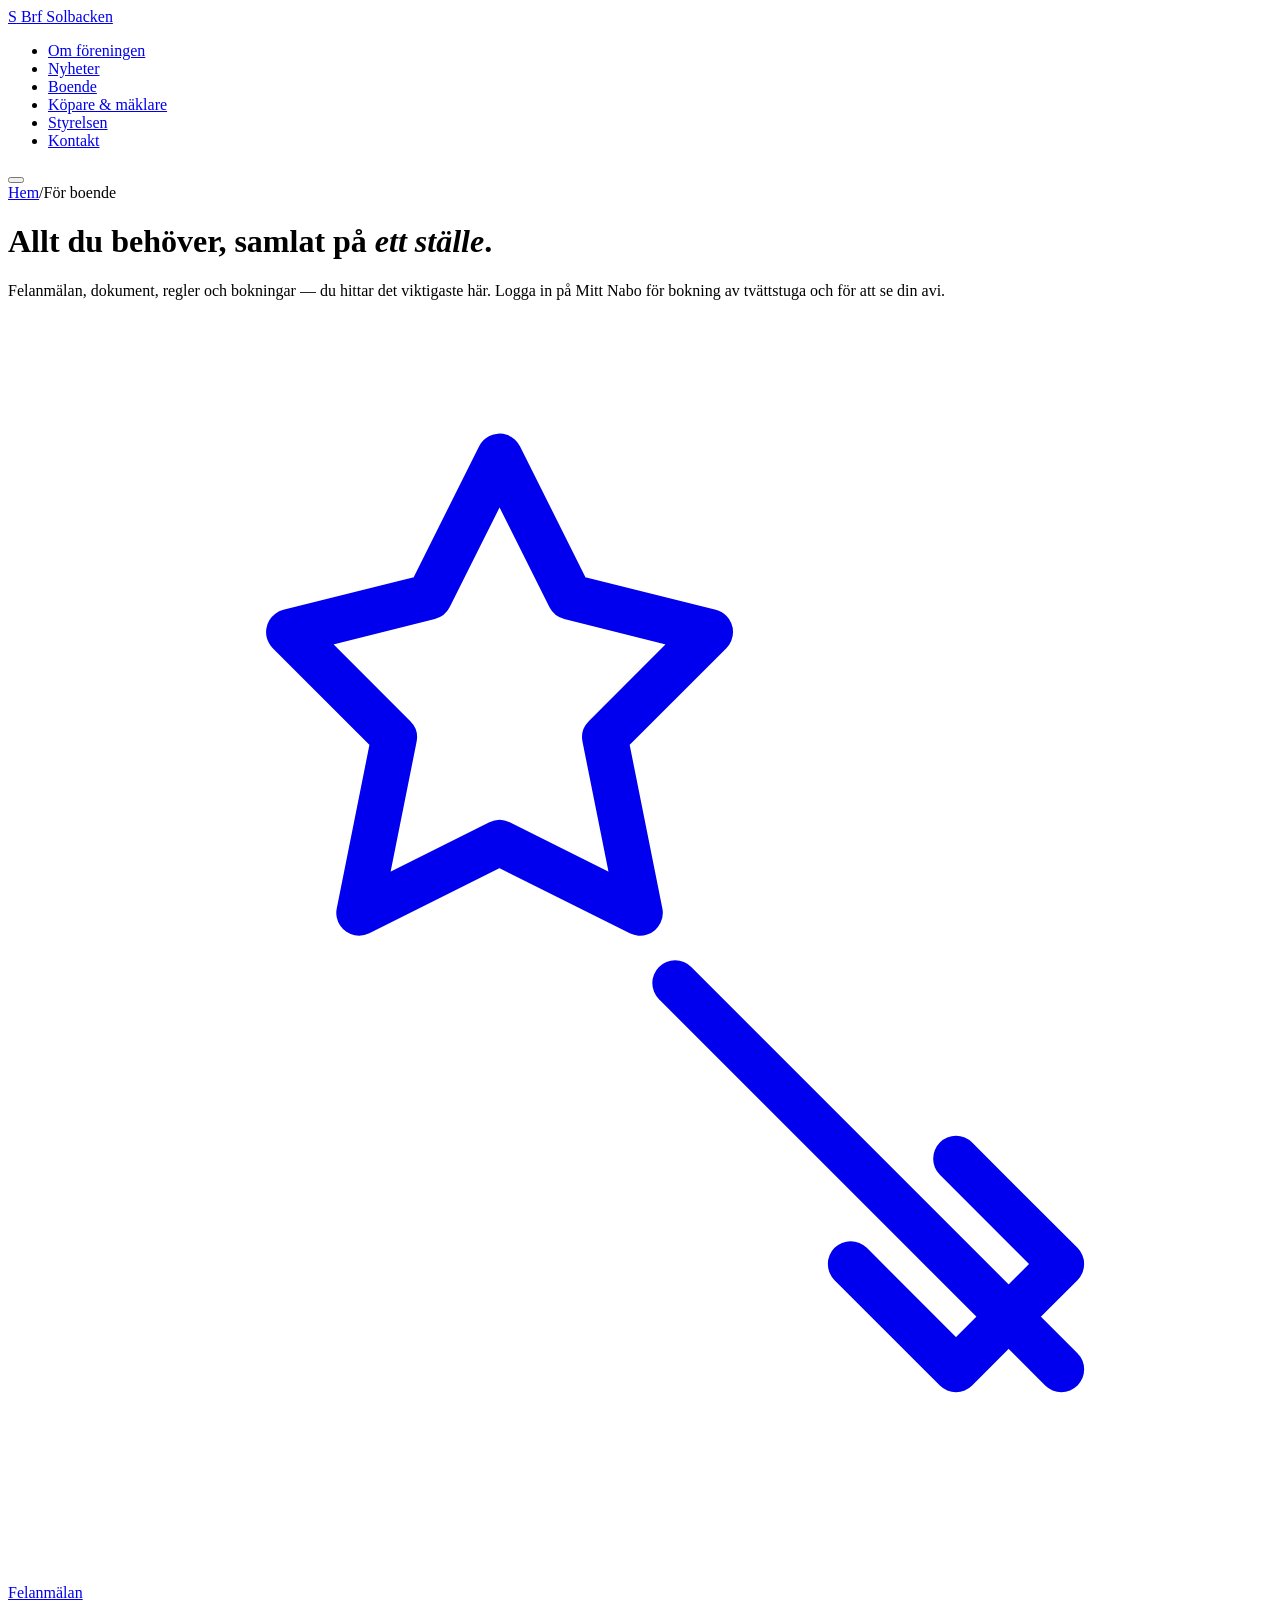
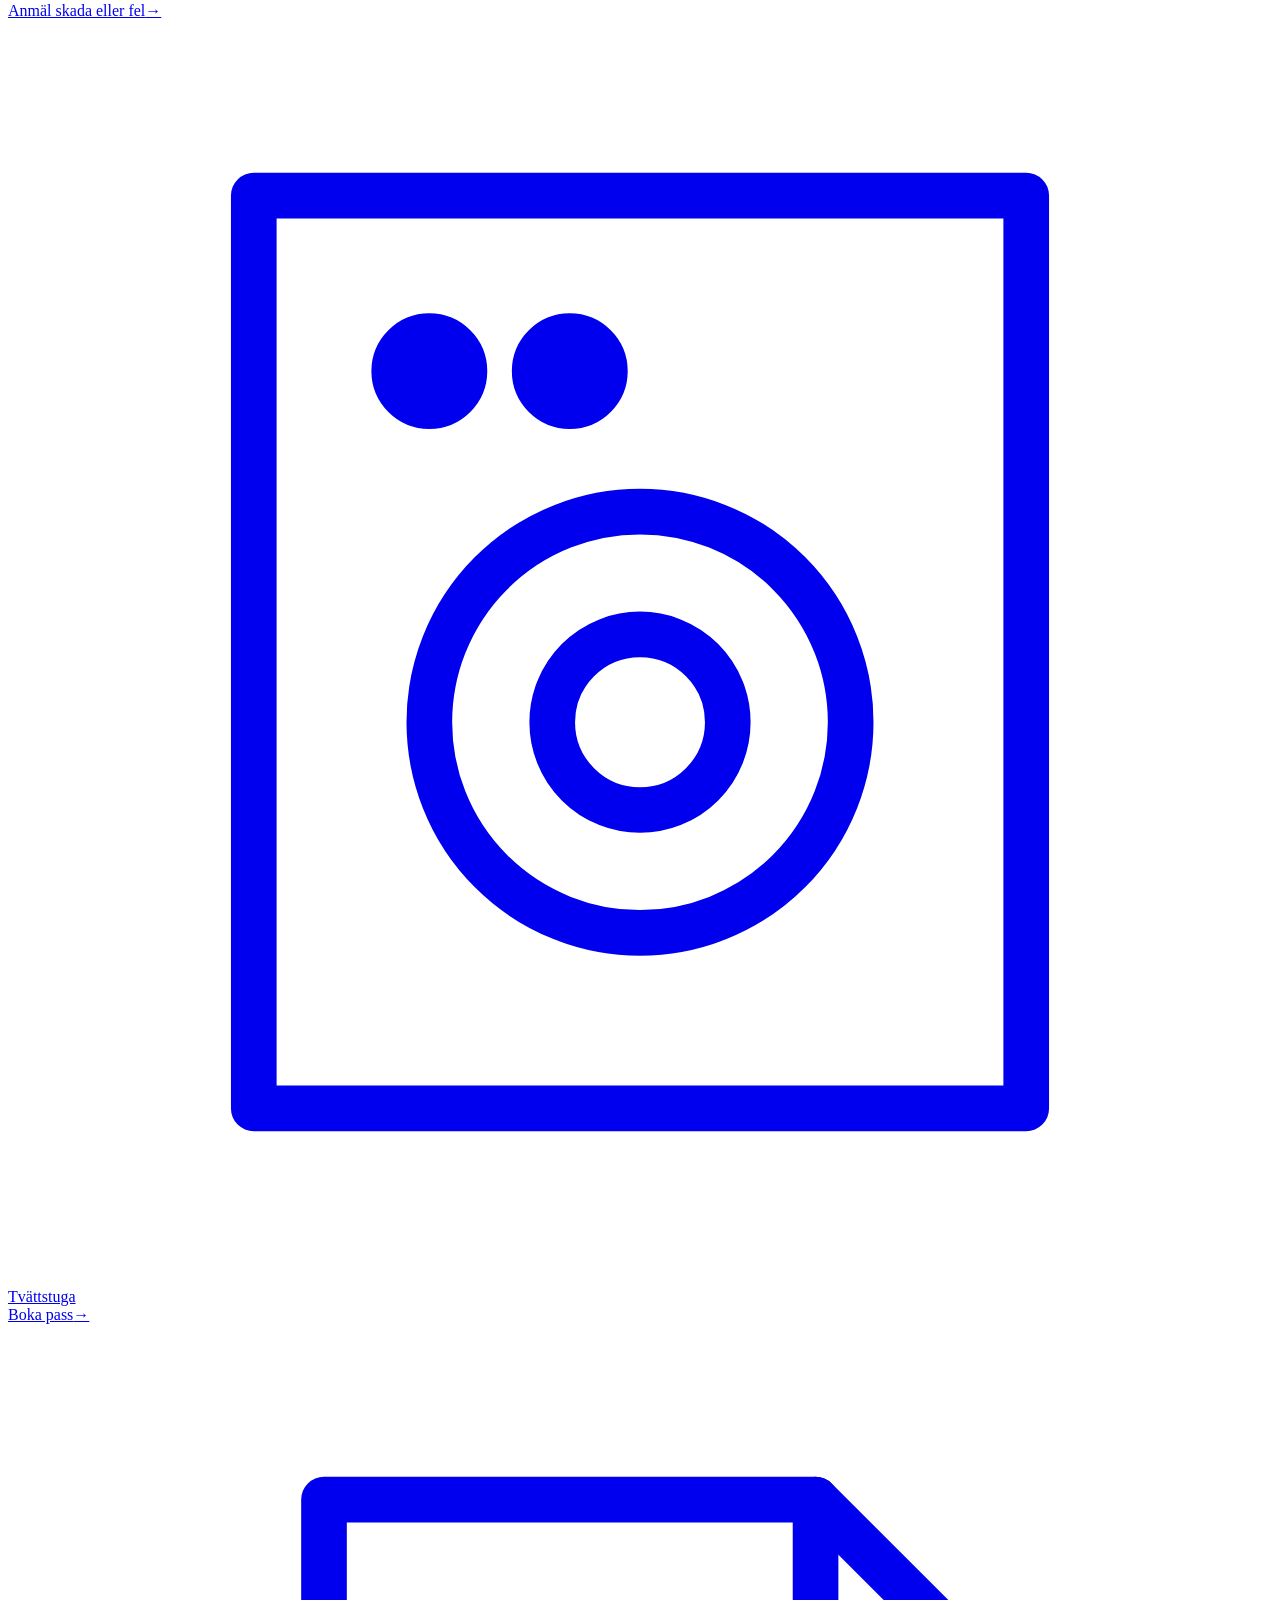
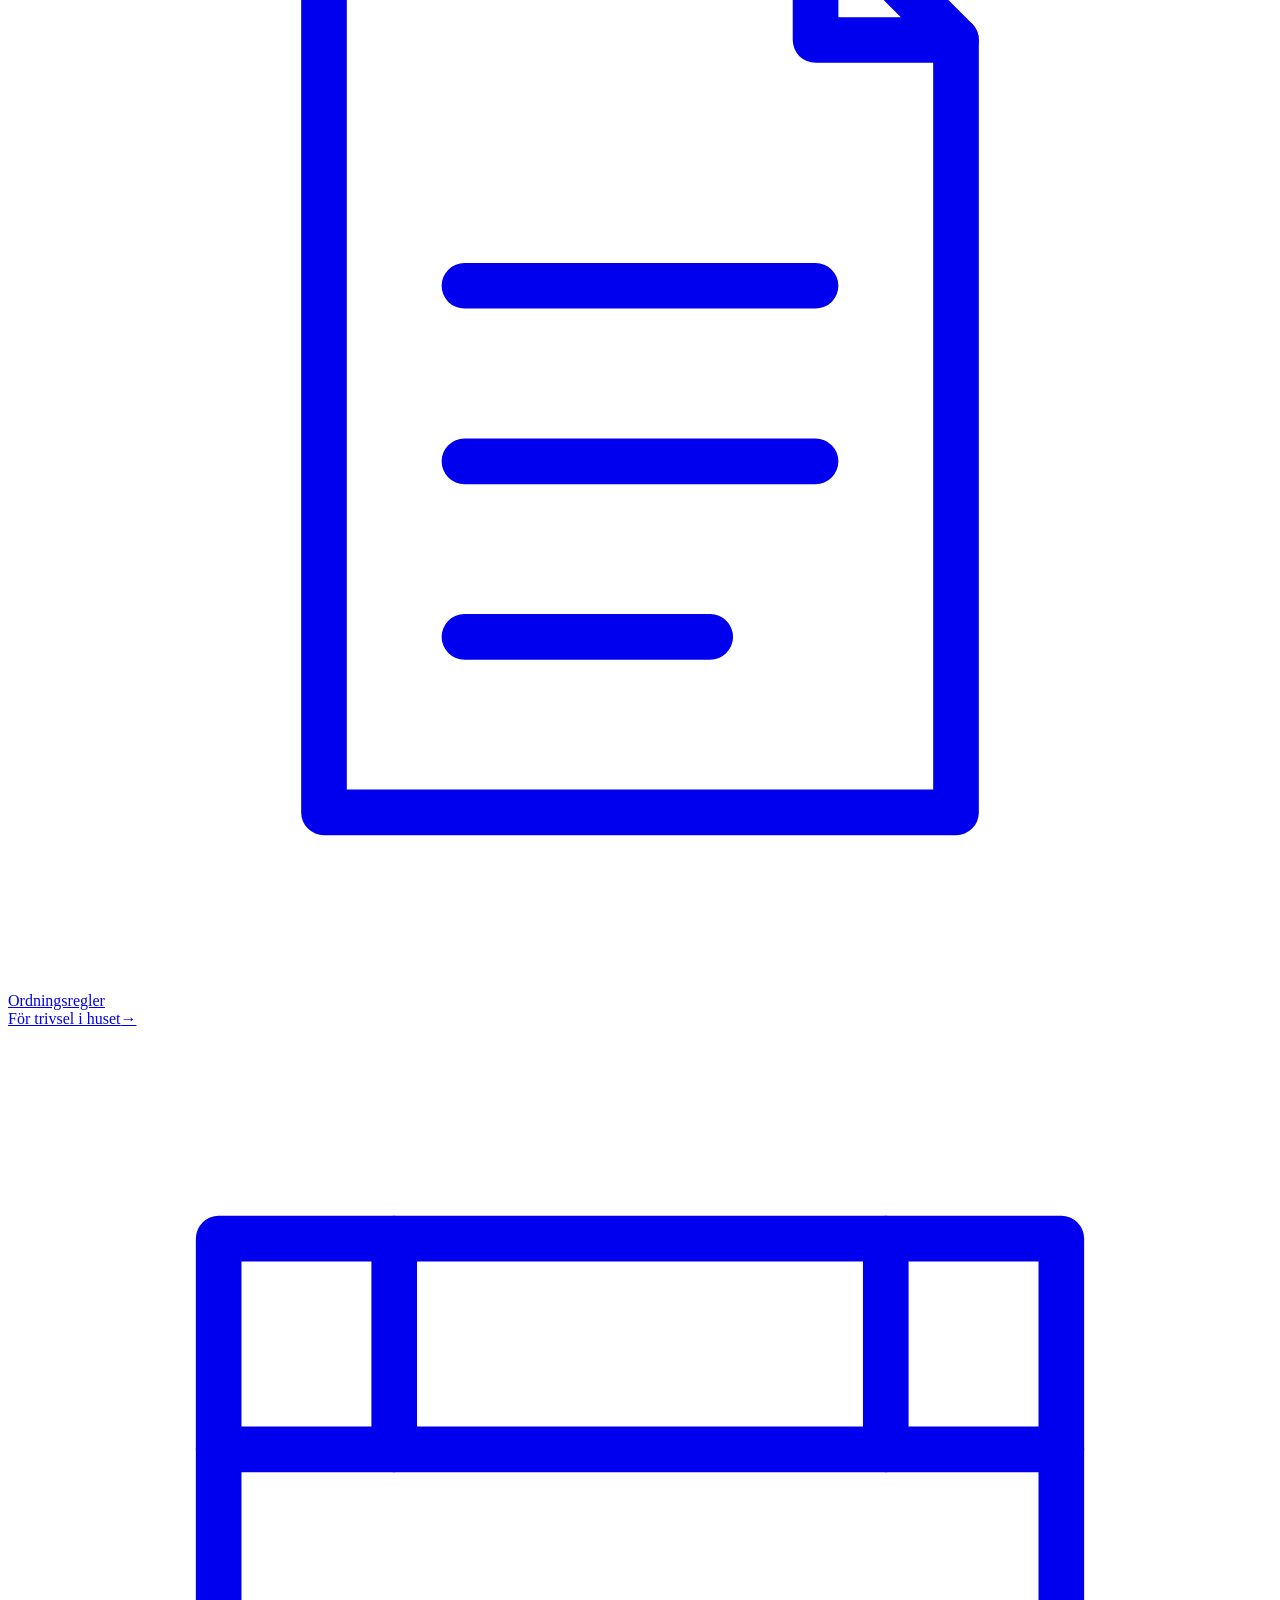
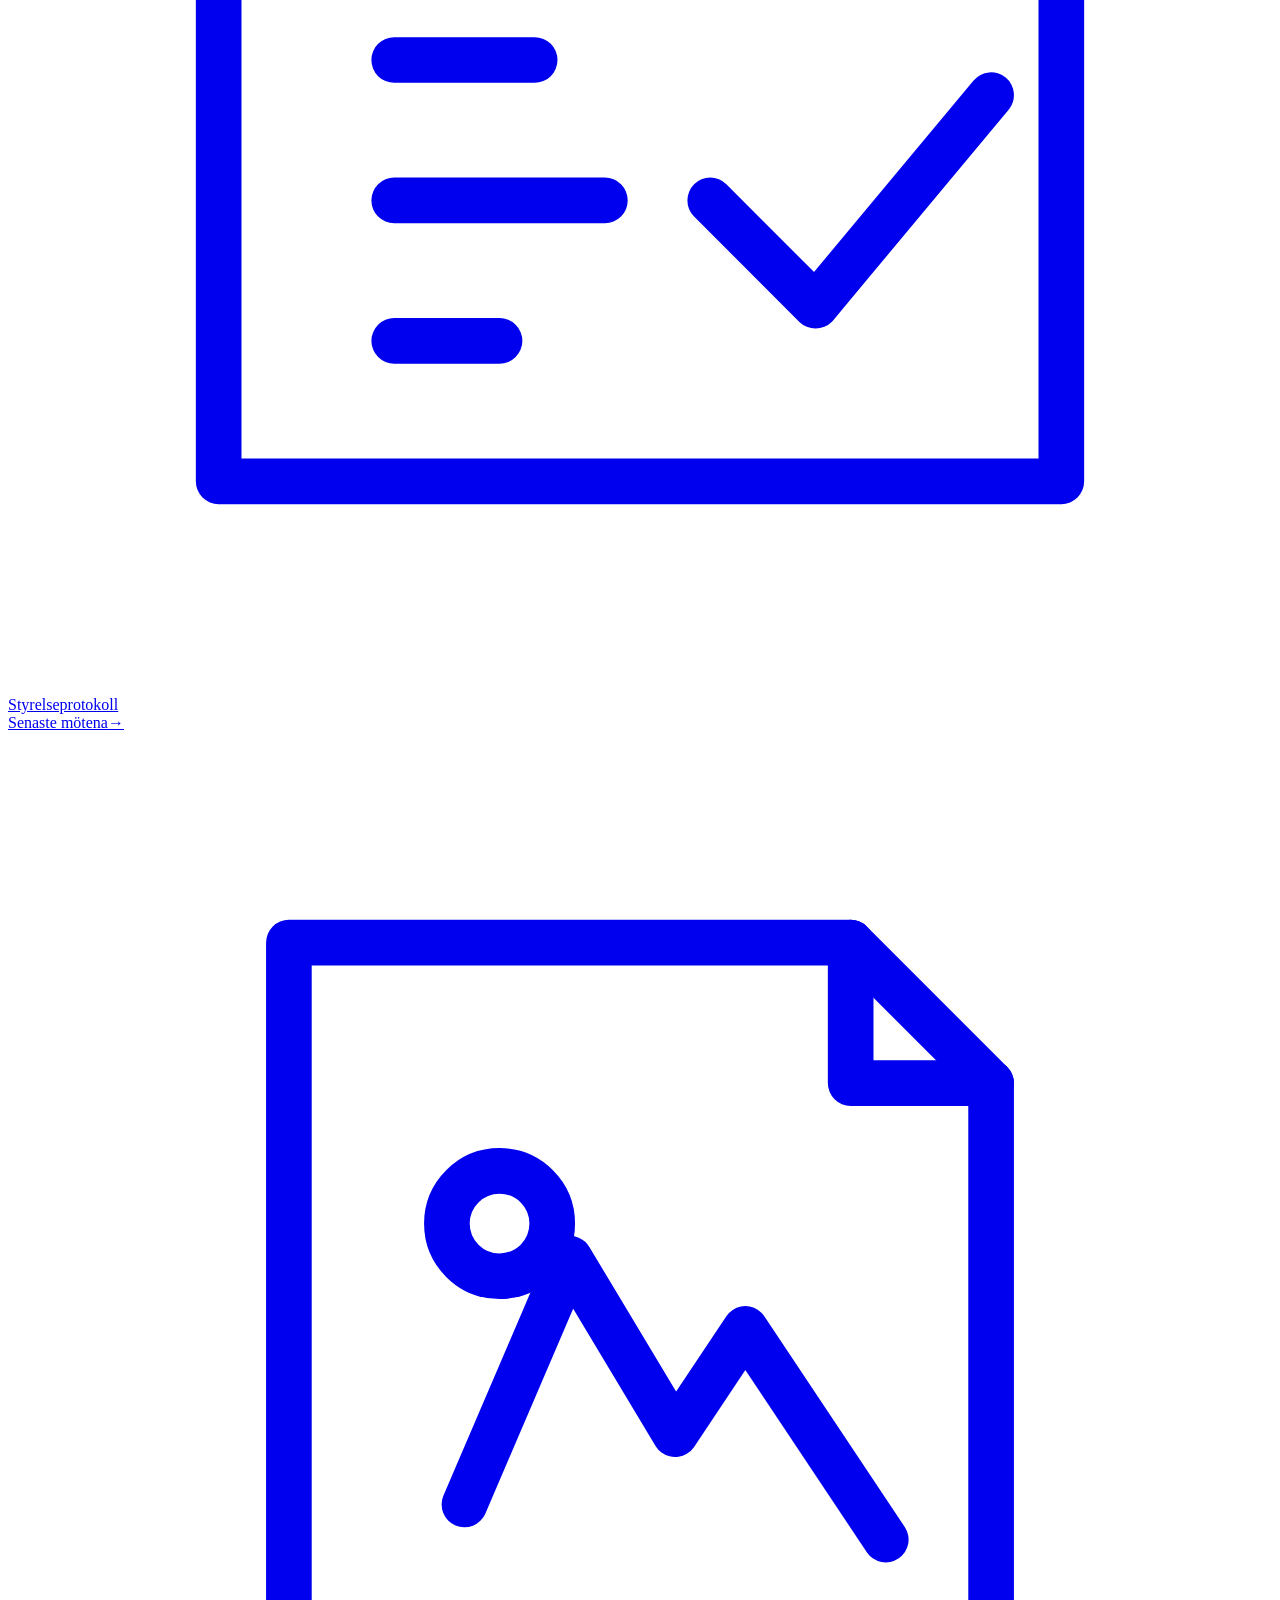
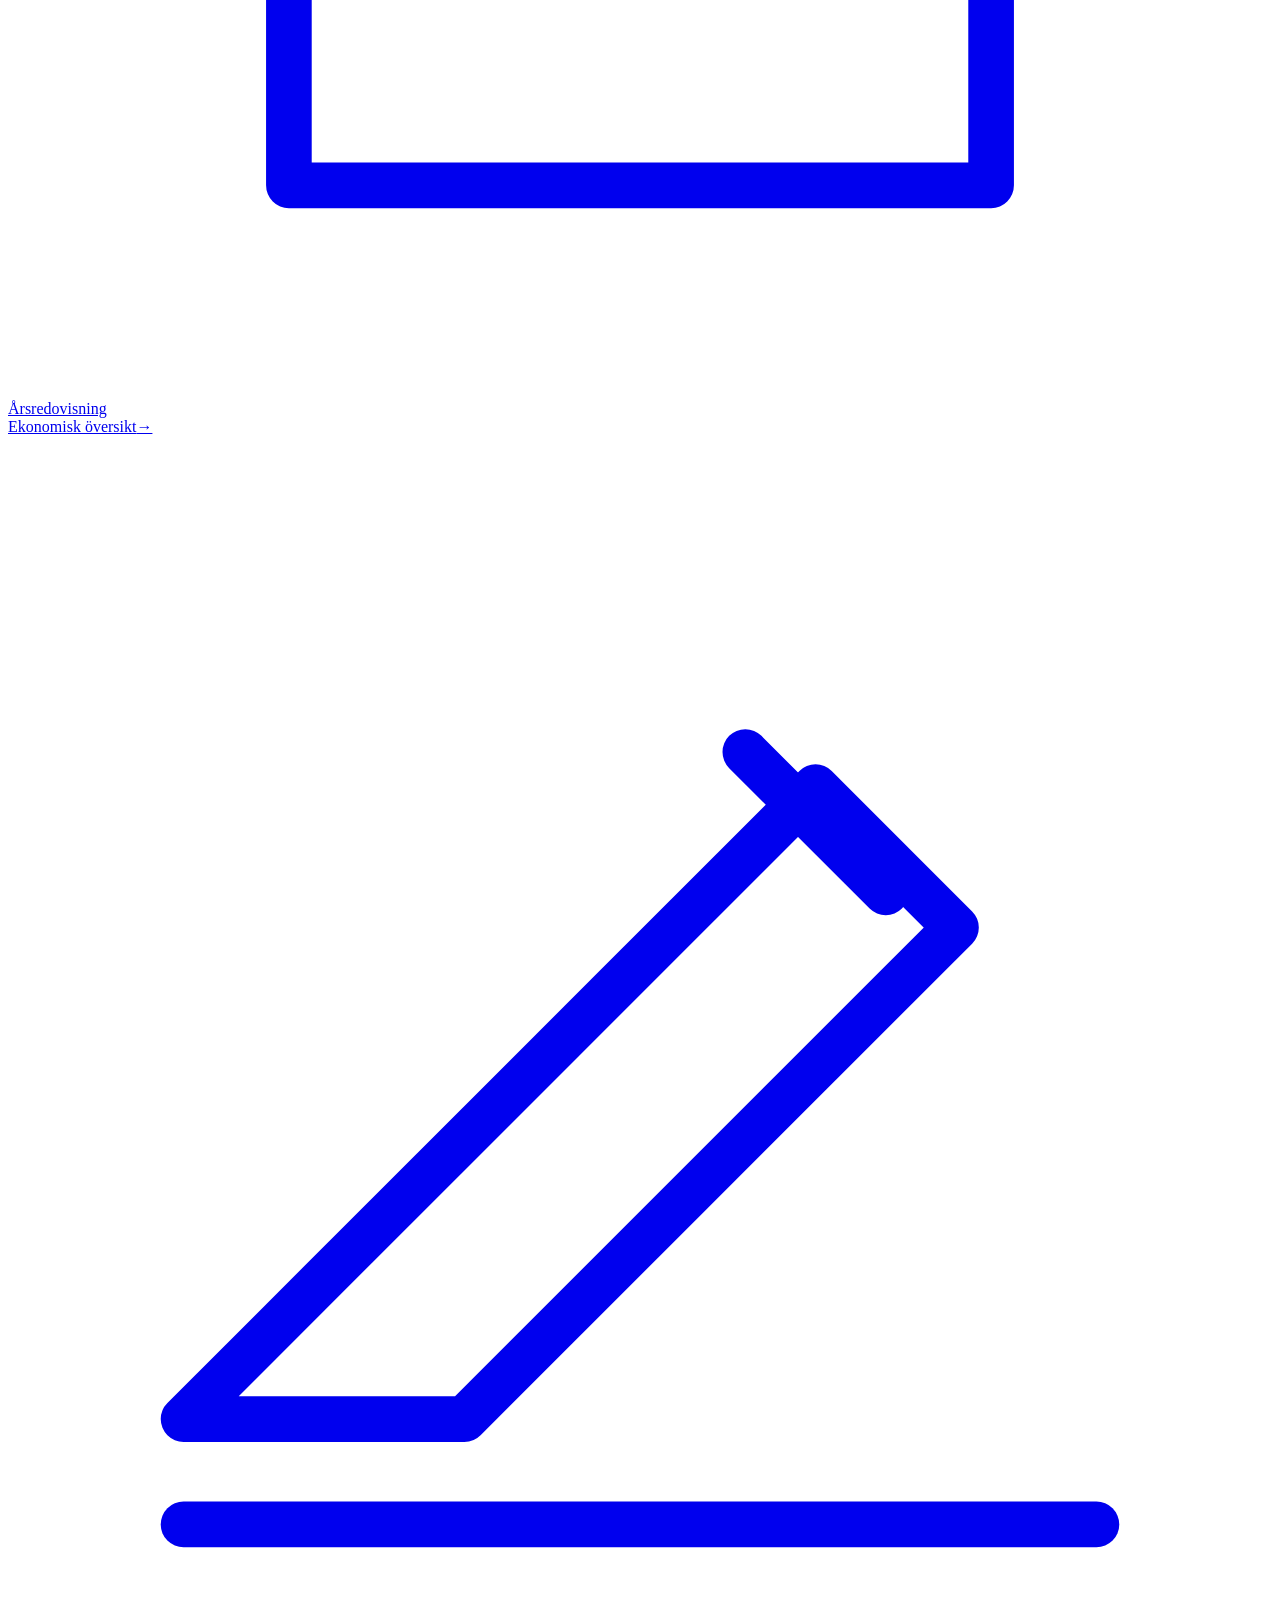
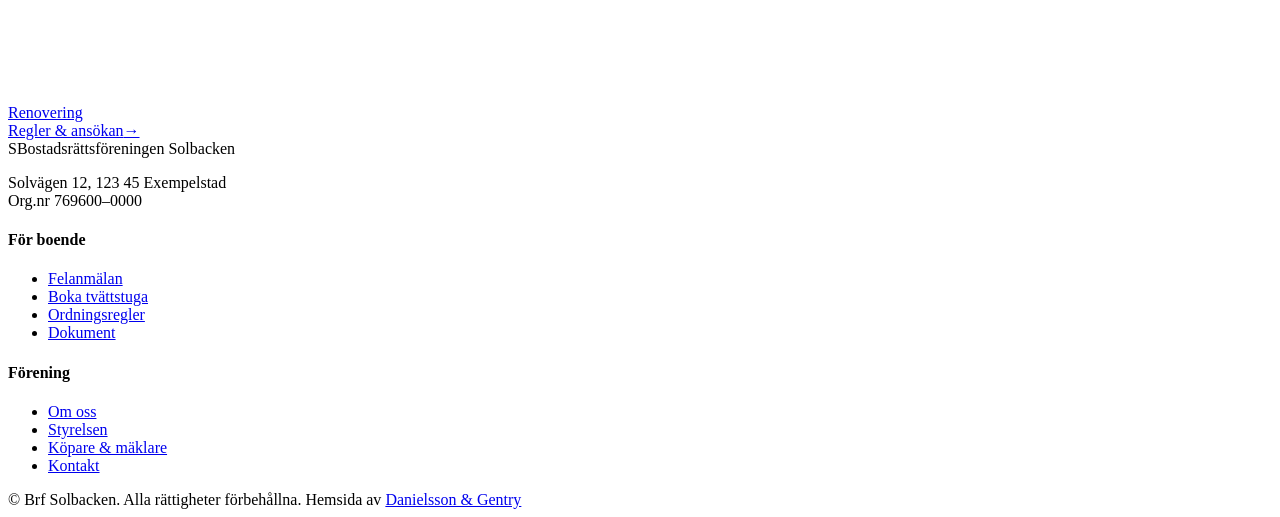
==== boende.html @ b6ba6425 "Add files via upload" ====
<!DOCTYPE html>
<html lang="sv">
<head>
<meta charset="UTF-8" />
<meta name="viewport" content="width=device-width, initial-scale=1.0" />
<title>För boende — Brf Solbacken</title>
<meta name="description" content="Felanmälan, dokument och bokningar för dig som bor i Brf Solbacken." />
<link rel="preconnect" href="https://fonts.googleapis.com" />
<link rel="preconnect" href="https://fonts.gstatic.com" crossorigin />
<link href="https://fonts.googleapis.com/css2?family=Cormorant+Garamond:ital,wght@0,400;0,500;0,600;1,400&family=Inter:wght@300;400;500;600&display=swap" rel="stylesheet" />
<link rel="stylesheet" href="styles.css" />
</head>
<body class="subpage">

<nav class="nav" id="nav" aria-label="Huvudmeny">
  <div class="nav-inner">
    <a href="index.html" class="brand" aria-label="Brf Solbacken — hem">
      <span class="brand-mark">S</span>
      <span>Brf Solbacken</span>
    </a>
    <ul class="nav-links" id="navLinks">
      <li><a href="om.html" data-nav>Om föreningen</a></li>
      <li><a href="nyheter.html" data-nav>Nyheter</a></li>
      <li><a href="boende.html" data-nav>Boende</a></li>
      <li><a href="kopare.html" data-nav>Köpare &amp; mäklare</a></li>
      <li><a href="styrelsen.html" data-nav>Styrelsen</a></li>
      <li><a href="kontakt.html" data-nav>Kontakt</a></li>
    </ul>
    <button class="nav-toggle" id="navToggle" aria-label="Öppna meny" aria-expanded="false"><span></span></button>
  </div>
</nav>

<header class="page-header">
  <div class="container">
    <span class="crumb"><a href="index.html">Hem</a><span class="sep">/</span><span>För boende</span></span>
    <h1>Allt du behöver, samlat på <em>ett ställe</em>.</h1>
    <p class="lede">Felanmälan, dokument, regler och bokningar — du hittar det viktigaste här. Logga in på Mitt Nabo för bokning av tvättstuga och för att se din avi.</p>
  </div>
</header>

<section class="first">
  <div class="container">
    <div class="resident-grid reveal">
      <a href="#" class="resident-card">
        <div class="resident-icon" aria-hidden="true">
          <svg viewBox="0 0 36 36" fill="none" stroke="currentColor" stroke-width="1.3" stroke-linecap="round" stroke-linejoin="round">
            <path d="M14 4l-2 4-4 1 3 3-1 5 4-2 4 2-1-5 3-3-4-1-2-4z"/>
            <path d="M19 19l11 11"/>
            <path d="M27 24l3 3-3 3-3-3"/>
          </svg>
        </div>
        <div class="resident-label">Felanmälan</div>
        <div class="resident-meta"><span>Anmäl skada eller fel</span><span class="arrow">→</span></div>
      </a>
      <a href="#" class="resident-card">
        <div class="resident-icon" aria-hidden="true">
          <svg viewBox="0 0 36 36" fill="none" stroke="currentColor" stroke-width="1.3" stroke-linecap="round" stroke-linejoin="round">
            <rect x="7" y="5" width="22" height="26"/>
            <circle cx="18" cy="20" r="6"/>
            <circle cx="18" cy="20" r="2.5"/>
            <circle cx="12" cy="10" r="1" fill="currentColor"/>
            <circle cx="16" cy="10" r="1" fill="currentColor"/>
          </svg>
        </div>
        <div class="resident-label">Tvättstuga</div>
        <div class="resident-meta"><span>Boka pass</span><span class="arrow">→</span></div>
      </a>
      <a href="#" class="resident-card">
        <div class="resident-icon" aria-hidden="true">
          <svg viewBox="0 0 36 36" fill="none" stroke="currentColor" stroke-width="1.3" stroke-linecap="round" stroke-linejoin="round">
            <path d="M9 5h14l4 4v22H9z"/>
            <path d="M23 5v4h4"/>
            <path d="M13 16h10M13 21h10M13 26h7"/>
          </svg>
        </div>
        <div class="resident-label">Ordningsregler</div>
        <div class="resident-meta"><span>För trivsel i huset</span><span class="arrow">→</span></div>
      </a>
      <a href="#" class="resident-card">
        <div class="resident-icon" aria-hidden="true">
          <svg viewBox="0 0 36 36" fill="none" stroke="currentColor" stroke-width="1.3" stroke-linecap="round" stroke-linejoin="round">
            <rect x="6" y="6" width="24" height="24"/>
            <path d="M6 12h24"/>
            <path d="M11 6v6M25 6v6"/>
            <path d="M11 18h4M11 22h6M11 26h3"/>
            <path d="M20 22l3 3 5-6"/>
          </svg>
        </div>
        <div class="resident-label">Styrelseprotokoll</div>
        <div class="resident-meta"><span>Senaste mötena</span><span class="arrow">→</span></div>
      </a>
      <a href="#" class="resident-card">
        <div class="resident-icon" aria-hidden="true">
          <svg viewBox="0 0 36 36" fill="none" stroke="currentColor" stroke-width="1.3" stroke-linecap="round" stroke-linejoin="round">
            <path d="M8 6h16l4 4v20H8z"/>
            <path d="M24 6v4h4"/>
            <path d="M13 22l3-7 3 5 2-3 4 6"/>
            <circle cx="14" cy="14" r="1.5"/>
          </svg>
        </div>
        <div class="resident-label">Årsredovisning</div>
        <div class="resident-meta"><span>Ekonomisk översikt</span><span class="arrow">→</span></div>
      </a>
      <a href="#" class="resident-card">
        <div class="resident-icon" aria-hidden="true">
          <svg viewBox="0 0 36 36" fill="none" stroke="currentColor" stroke-width="1.3" stroke-linecap="round" stroke-linejoin="round">
            <path d="M5 28l4-4 14-14 4 4-14 14H5z"/>
            <path d="M21 9l4 4"/>
            <path d="M5 31h26"/>
          </svg>
        </div>
        <div class="resident-label">Renovering</div>
        <div class="resident-meta"><span>Regler &amp; ansökan</span><span class="arrow">→</span></div>
      </a>
    </div>
  </div>
</section>

<footer>
  <div class="container">
    <div class="footer-grid">
      <div class="footer-brand">
        <div class="brand"><span class="brand-mark">S</span><span>Bostadsrättsföreningen Solbacken</span></div>
        <p>Solvägen 12, 123 45 Exempelstad<br/>Org.nr 769600–0000</p>
      </div>
      <div class="footer-col">
        <h4>För boende</h4>
        <ul>
          <li><a href="boende.html">Felanmälan</a></li>
          <li><a href="boende.html">Boka tvättstuga</a></li>
          <li><a href="boende.html">Ordningsregler</a></li>
          <li><a href="boende.html">Dokument</a></li>
        </ul>
      </div>
      <div class="footer-col">
        <h4>Förening</h4>
        <ul>
          <li><a href="om.html">Om oss</a></li>
          <li><a href="styrelsen.html">Styrelsen</a></li>
          <li><a href="kopare.html">Köpare &amp; mäklare</a></li>
          <li><a href="kontakt.html">Kontakt</a></li>
        </ul>
      </div>
    </div>
    <div class="footer-bottom">
      <span>© <span id="year"></span> Brf Solbacken. Alla rättigheter förbehållna.</span>
      <span class="built">Hemsida av <a href="https://danielssongentry.se" target="_blank" rel="noopener">Danielsson &amp; Gentry</a></span>
    </div>
  </div>
</footer>

<script src="script.js"></script>
</body>
</html>
---- styles.css ----
// Year
const yearEl = document.getElementById('year');
if (yearEl) yearEl.textContent = new Date().getFullYear();

// Sticky nav (only meaningful on start page; harmless elsewhere)
const nav = document.getElementById('nav');
const onScroll = () => {
  if (!nav) return;
  if (window.scrollY > 40) nav.classList.add('scrolled');
  else nav.classList.remove('scrolled');
};
window.addEventListener('scroll', onScroll, { passive: true });
onScroll();

// Mobile menu
const navToggle = document.getElementById('navToggle');
const navLinks  = document.getElementById('navLinks');
if (navToggle && navLinks) {
  navToggle.addEventListener('click', () => {
    const open = document.body.classList.toggle('menu-open');
    navToggle.setAttribute('aria-expanded', open ? 'true' : 'false');
    navToggle.setAttribute('aria-label', open ? 'Stäng meny' : 'Öppna meny');
  });
  navLinks.addEventListener('click', (e) => {
    if (e.target.tagName === 'A') {
      document.body.classList.remove('menu-open');
      navToggle.setAttribute('aria-expanded', 'false');
    }
  });
}

// Mark current page link as active
const path = location.pathname.split('/').pop() || 'index.html';
document.querySelectorAll('[data-nav]').forEach(a => {
  const href = a.getAttribute('href');
  if (href === path) a.classList.add('active');
});

// Reveal on scroll
const reveal = new IntersectionObserver((entries) => {
  entries.forEach(e => {
    if (e.isIntersecting) {
      e.target.classList.add('in');
      reveal.unobserve(e.target);
    }
  });
}, { rootMargin: '0px 0px -8% 0px', threshold: 0.08 });
document.querySelectorAll('.reveal').forEach(el => reveal.observe(el));

// Contact form
const form = document.getElementById('contactForm');
if (form) {
  const success = document.getElementById('formSuccess');
  const setError = (field, msg) => {
    field.classList.toggle('invalid', !!msg);
    field.querySelector('[data-err]').textContent = msg || '';
  };
  const validators = {
    name:    v => v.trim().length < 2 ? 'Ange ditt namn' : '',
    email:   v => !/^[^\s@]+@[^\s@]+\.[^\s@]+$/.test(v.trim()) ? 'Ange en giltig e-postadress' : '',
    subject: v => v.trim().length < 2 ? 'Ange ett ämne' : '',
    message: v => v.trim().length < 10 ? 'Skriv minst 10 tecken' : '',
  };
  form.addEventListener('submit', (e) => {
    e.preventDefault();
    let ok = true;
    Object.entries(validators).forEach(([name, fn]) => {
      const input = form.elements[name];
      const field = input.closest('.field');
      const msg = fn(input.value);
      setError(field, msg);
      if (msg) ok = false;
    });
    if (ok) {
      success.classList.add('show');
      form.reset();
      setTimeout(() => success.classList.remove('show'), 6000);
    }
  });
  Object.keys(validators).forEach(name => {
    const input = form.elements[name];
    input.addEventListener('blur', () => {
      const field = input.closest('.field');
      if (field.classList.contains('invalid')) {
        const fn = validators[name];
        const msg = fn(input.value);
        field.classList.toggle('invalid', !!msg);
        field.querySelector('[data-err]').textContent = msg || '';
      }
    });
  });
}
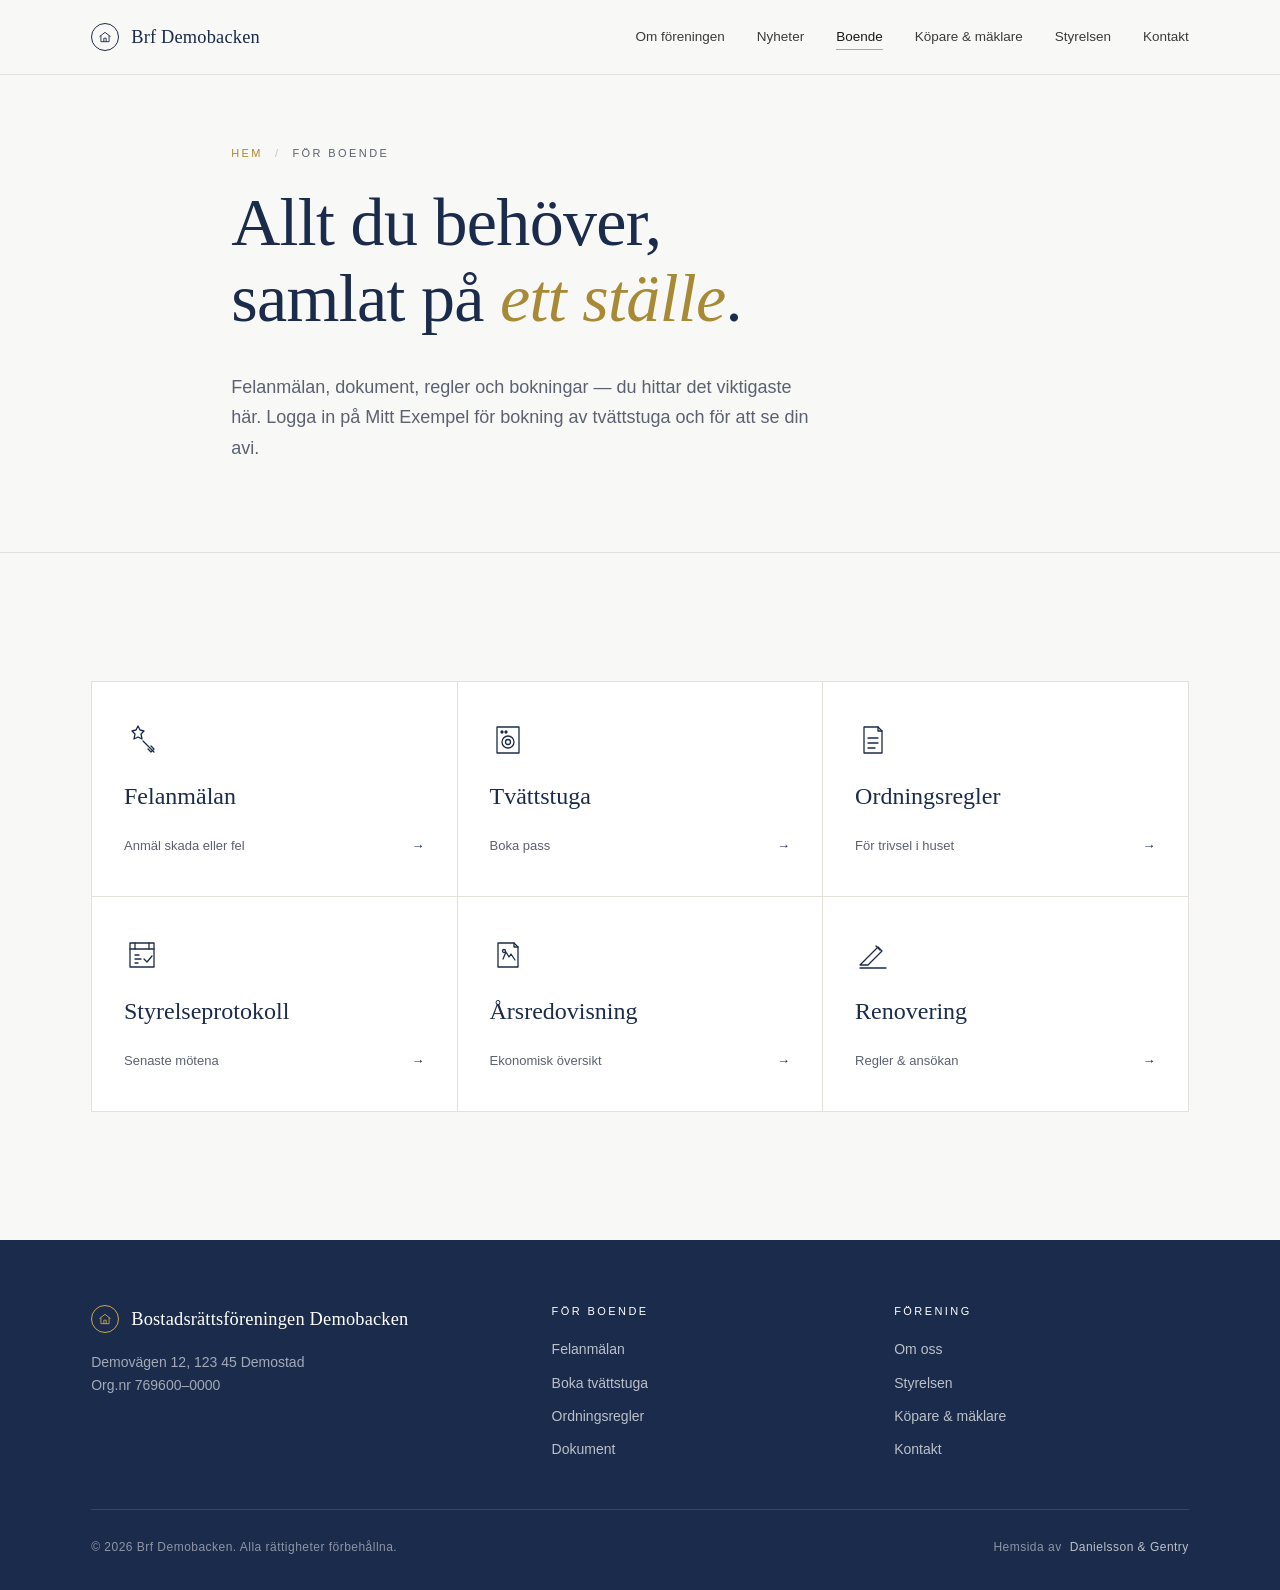
==== commit 16d75a54: "Add files via upload" ====
--- a/boende.html
+++ b/boende.html
@@ -3,8 +3,8 @@
 <head>
 <meta charset="UTF-8" />
 <meta name="viewport" content="width=device-width, initial-scale=1.0" />
-<title>För boende — Brf Solbacken</title>
-<meta name="description" content="Felanmälan, dokument och bokningar för dig som bor i Brf Solbacken." />
+<title>För boende — Brf Demobacken</title>
+<meta name="description" content="Felanmälan, dokument och bokningar för dig som bor i Brf Demobacken." />
 <link rel="preconnect" href="https://fonts.googleapis.com" />
 <link rel="preconnect" href="https://fonts.gstatic.com" crossorigin />
 <link href="https://fonts.googleapis.com/css2?family=Cormorant+Garamond:ital,wght@0,400;0,500;0,600;1,400&family=Inter:wght@300;400;500;600&display=swap" rel="stylesheet" />
@@ -14,9 +14,9 @@
 
 <nav class="nav" id="nav" aria-label="Huvudmeny">
   <div class="nav-inner">
-    <a href="index.html" class="brand" aria-label="Brf Solbacken — hem">
-      <span class="brand-mark">S</span>
-      <span>Brf Solbacken</span>
+    <a href="index.html" class="brand" aria-label="Brf Demobacken — hem">
+      <span class="brand-mark"><svg viewBox="0 0 24 24" width="14" height="14" fill="none" stroke="currentColor" stroke-width="1.5" stroke-linecap="round" stroke-linejoin="round" aria-hidden="true"><path d="M3 11l9-7 9 7"/><path d="M5 10v10h14V10"/><path d="M10 20v-6h4v6"/></svg></span>
+      <span>Brf Demobacken</span>
     </a>
     <ul class="nav-links" id="navLinks">
       <li><a href="om.html" data-nav>Om föreningen</a></li>
@@ -34,7 +34,7 @@
   <div class="container">
     <span class="crumb"><a href="index.html">Hem</a><span class="sep">/</span><span>För boende</span></span>
     <h1>Allt du behöver, samlat på <em>ett ställe</em>.</h1>
-    <p class="lede">Felanmälan, dokument, regler och bokningar — du hittar det viktigaste här. Logga in på Mitt Nabo för bokning av tvättstuga och för att se din avi.</p>
+    <p class="lede">Felanmälan, dokument, regler och bokningar — du hittar det viktigaste här. Logga in på Mitt Exempel för bokning av tvättstuga och för att se din avi.</p>
   </div>
 </header>
 
@@ -120,8 +120,8 @@
   <div class="container">
     <div class="footer-grid">
       <div class="footer-brand">
-        <div class="brand"><span class="brand-mark">S</span><span>Bostadsrättsföreningen Solbacken</span></div>
-        <p>Solvägen 12, 123 45 Exempelstad<br/>Org.nr 769600–0000</p>
+        <div class="brand"><span class="brand-mark"><svg viewBox="0 0 24 24" width="14" height="14" fill="none" stroke="currentColor" stroke-width="1.5" stroke-linecap="round" stroke-linejoin="round" aria-hidden="true"><path d="M3 11l9-7 9 7"/><path d="M5 10v10h14V10"/><path d="M10 20v-6h4v6"/></svg></span><span>Bostadsrättsföreningen Demobacken</span></div>
+        <p>Demovägen 12, 123 45 Demostad<br/>Org.nr 769600–0000</p>
       </div>
       <div class="footer-col">
         <h4>För boende</h4>
@@ -143,7 +143,7 @@
       </div>
     </div>
     <div class="footer-bottom">
-      <span>© <span id="year"></span> Brf Solbacken. Alla rättigheter förbehållna.</span>
+      <span>© <span id="year"></span> Brf Demobacken. Alla rättigheter förbehållna.</span>
       <span class="built">Hemsida av <a href="https://danielssongentry.se" target="_blank" rel="noopener">Danielsson &amp; Gentry</a></span>
     </div>
   </div>
--- a/styles.css
+++ b/styles.css
@@ -1,92 +1,373 @@
-// Year
-const yearEl = document.getElementById('year');
-if (yearEl) yearEl.textContent = new Date().getFullYear();
-
-// Sticky nav (only meaningful on start page; harmless elsewhere)
-const nav = document.getElementById('nav');
-const onScroll = () => {
-  if (!nav) return;
-  if (window.scrollY > 40) nav.classList.add('scrolled');
-  else nav.classList.remove('scrolled');
-};
-window.addEventListener('scroll', onScroll, { passive: true });
-onScroll();
-
-// Mobile menu
-const navToggle = document.getElementById('navToggle');
-const navLinks  = document.getElementById('navLinks');
-if (navToggle && navLinks) {
-  navToggle.addEventListener('click', () => {
-    const open = document.body.classList.toggle('menu-open');
-    navToggle.setAttribute('aria-expanded', open ? 'true' : 'false');
-    navToggle.setAttribute('aria-label', open ? 'Stäng meny' : 'Öppna meny');
-  });
-  navLinks.addEventListener('click', (e) => {
-    if (e.target.tagName === 'A') {
-      document.body.classList.remove('menu-open');
-      navToggle.setAttribute('aria-expanded', 'false');
-    }
-  });
-}
-
-// Mark current page link as active
-const path = location.pathname.split('/').pop() || 'index.html';
-document.querySelectorAll('[data-nav]').forEach(a => {
-  const href = a.getAttribute('href');
-  if (href === path) a.classList.add('active');
-});
-
-// Reveal on scroll
-const reveal = new IntersectionObserver((entries) => {
-  entries.forEach(e => {
-    if (e.isIntersecting) {
-      e.target.classList.add('in');
-      reveal.unobserve(e.target);
-    }
-  });
-}, { rootMargin: '0px 0px -8% 0px', threshold: 0.08 });
-document.querySelectorAll('.reveal').forEach(el => reveal.observe(el));
-
-// Contact form
-const form = document.getElementById('contactForm');
-if (form) {
-  const success = document.getElementById('formSuccess');
-  const setError = (field, msg) => {
-    field.classList.toggle('invalid', !!msg);
-    field.querySelector('[data-err]').textContent = msg || '';
-  };
-  const validators = {
-    name:    v => v.trim().length < 2 ? 'Ange ditt namn' : '',
-    email:   v => !/^[^\s@]+@[^\s@]+\.[^\s@]+$/.test(v.trim()) ? 'Ange en giltig e-postadress' : '',
-    subject: v => v.trim().length < 2 ? 'Ange ett ämne' : '',
-    message: v => v.trim().length < 10 ? 'Skriv minst 10 tecken' : '',
-  };
-  form.addEventListener('submit', (e) => {
-    e.preventDefault();
-    let ok = true;
-    Object.entries(validators).forEach(([name, fn]) => {
-      const input = form.elements[name];
-      const field = input.closest('.field');
-      const msg = fn(input.value);
-      setError(field, msg);
-      if (msg) ok = false;
-    });
-    if (ok) {
-      success.classList.add('show');
-      form.reset();
-      setTimeout(() => success.classList.remove('show'), 6000);
-    }
-  });
-  Object.keys(validators).forEach(name => {
-    const input = form.elements[name];
-    input.addEventListener('blur', () => {
-      const field = input.closest('.field');
-      if (field.classList.contains('invalid')) {
-        const fn = validators[name];
-        const msg = fn(input.value);
-        field.classList.toggle('invalid', !!msg);
-        field.querySelector('[data-err]').textContent = msg || '';
-      }
-    });
-  });
-}
+/* ========== Tokens ========== */
+:root {
+  --navy: #1B2B4B;
+  --navy-soft: #2a3a58;
+  --gold: #C9A84C;
+  --gold-deep: #a88a36;
+  --bg: #F8F8F6;
+  --bg-warm: #F1EFE9;
+  --surface: #FFFFFF;
+  --ink: #1A1A1A;
+  --ink-muted: #5b6170;
+  --rule: #e3e1da;
+  --rule-strong: #c9c6bd;
+  --shadow-sm: 0 1px 2px rgba(27, 43, 75, .04), 0 2px 8px rgba(27, 43, 75, .04);
+  --shadow-md: 0 2px 4px rgba(27, 43, 75, .04), 0 8px 28px rgba(27, 43, 75, .07);
+  --serif: "Cormorant Garamond", "Iowan Old Style", Georgia, serif;
+  --sans: "Inter", -apple-system, BlinkMacSystemFont, "Segoe UI", sans-serif;
+  --container: 1200px;
+  --gutter: clamp(20px, 4vw, 56px);
+  --section-y: clamp(72px, 10vw, 128px);
+}
+
+*, *::before, *::after { box-sizing: border-box; }
+html { scroll-behavior: smooth; -webkit-text-size-adjust: 100%; }
+body {
+  margin: 0;
+  font-family: var(--sans);
+  font-size: 16px;
+  line-height: 1.65;
+  color: var(--ink);
+  background: var(--bg);
+  -webkit-font-smoothing: antialiased;
+  text-rendering: optimizeLegibility;
+}
+img { max-width: 100%; display: block; }
+a { color: inherit; text-decoration: none; }
+button { font: inherit; cursor: pointer; border: 0; background: transparent; color: inherit; }
+input, textarea, select { font: inherit; color: inherit; }
+::selection { background: var(--navy); color: var(--bg); }
+
+/* ========== Type ========== */
+.display { font-family: var(--serif); font-weight: 500; line-height: 1.05; letter-spacing: -0.01em; color: var(--navy); }
+h1, h2, h3, h4 { margin: 0; font-family: var(--serif); font-weight: 500; color: var(--navy); letter-spacing: -0.005em; }
+h2 { font-size: clamp(2rem, 4.2vw, 3.25rem); line-height: 1.1; }
+h3 { font-size: 1.5rem; line-height: 1.2; }
+h4 { font-size: 1.125rem; line-height: 1.3; }
+p { margin: 0 0 1em; }
+p:last-child { margin-bottom: 0; }
+
+.eyebrow {
+  font-family: var(--sans);
+  font-size: 11px;
+  font-weight: 500;
+  letter-spacing: 0.22em;
+  text-transform: uppercase;
+  color: var(--gold-deep);
+  display: inline-flex;
+  align-items: center;
+  gap: 12px;
+}
+.eyebrow::before { content: ""; width: 28px; height: 1px; background: var(--gold); }
+.lede { font-size: 1.125rem; color: var(--ink-muted); max-width: 58ch; line-height: 1.7; }
+
+/* ========== Layout ========== */
+.container { max-width: var(--container); margin: 0 auto; padding: 0 var(--gutter); }
+section { padding: var(--section-y) 0; position: relative; }
+section + section { border-top: 1px solid var(--rule); }
+.section-head { display: grid; grid-template-columns: 1fr; gap: 18px; margin-bottom: clamp(40px, 6vw, 72px); max-width: 720px; }
+
+/* ========== Nav ========== */
+.nav {
+  position: fixed; top: 0; left: 0; right: 0; z-index: 50;
+  transition: background-color .35s ease, box-shadow .35s ease, border-color .35s ease, color .35s ease;
+  color: #fff;
+  border-bottom: 1px solid transparent;
+}
+.nav-inner {
+  display: flex; align-items: center; justify-content: space-between;
+  padding: 22px var(--gutter); max-width: var(--container); margin: 0 auto;
+}
+.brand { display: flex; align-items: center; gap: 12px; font-family: var(--serif); font-size: 1.15rem; font-weight: 500; letter-spacing: 0.01em; }
+.brand-mark {
+  width: 28px; height: 28px; display: grid; place-items: center;
+  border: 1px solid currentColor; border-radius: 50%;
+  font-family: var(--serif); font-style: italic; font-size: 14px; line-height: 1;
+}
+.nav-links {
+  display: flex; align-items: center; gap: 32px;
+  list-style: none; margin: 0; padding: 0;
+  font-size: 13.5px; font-weight: 400;
+}
+.nav-links a { position: relative; padding: 4px 0; opacity: .85; transition: opacity .2s ease; }
+.nav-links a:hover { opacity: 1; }
+.nav-links a.active { opacity: 1; }
+.nav-links a.active::after {
+  content: ""; position: absolute; left: 0; right: 0; bottom: -2px;
+  height: 1px; background: var(--gold);
+}
+.nav.scrolled,
+body.subpage .nav {
+  background: rgba(248, 248, 246, .92);
+  backdrop-filter: saturate(160%) blur(14px);
+  -webkit-backdrop-filter: saturate(160%) blur(14px);
+  color: var(--ink);
+  border-bottom-color: var(--rule);
+}
+.nav.scrolled .brand,
+body.subpage .nav .brand { color: var(--navy); }
+
+.nav-toggle { display: none; width: 40px; height: 40px; align-items: center; justify-content: center; }
+.nav-toggle span { display: block; width: 22px; height: 1px; background: currentColor; position: relative; transition: transform .25s ease, opacity .2s ease; }
+.nav-toggle span::before, .nav-toggle span::after {
+  content: ""; position: absolute; left: 0; right: 0; height: 1px; background: currentColor; transition: transform .25s ease;
+}
+.nav-toggle span::before { top: -7px; }
+.nav-toggle span::after  { top:  7px; }
+body.menu-open .nav-toggle span { background: transparent; }
+body.menu-open .nav-toggle span::before { transform: translateY(7px) rotate(45deg); }
+body.menu-open .nav-toggle span::after  { transform: translateY(-7px) rotate(-45deg); }
+
+/* ========== Hero (start page only) ========== */
+.hero {
+  position: relative; height: 100vh; min-height: 640px;
+  color: #fff; overflow: hidden; padding: 0;
+}
+.hero-img {
+  position: absolute; inset: 0;
+  background-image: url("https://images.unsplash.com/photo-1580587771525-78b9dba3b914?w=2400&q=80&auto=format&fit=crop");
+  background-size: cover; background-position: center 40%;
+  transform: scale(1.02);
+}
+.hero-overlay {
+  position: absolute; inset: 0;
+  background: linear-gradient(180deg, rgba(27,43,75,.55) 0%, rgba(27,43,75,.25) 35%, rgba(27,43,75,.45) 75%, rgba(27,43,75,.7) 100%);
+}
+.hero-content {
+  position: relative; height: 100%;
+  display: flex; flex-direction: column; align-items: center; justify-content: center;
+  text-align: center; padding: 0 var(--gutter);
+}
+.hero-eyebrow {
+  font-size: 11px; letter-spacing: 0.32em; text-transform: uppercase;
+  font-weight: 400; color: var(--gold);
+  display: inline-flex; align-items: center; gap: 14px; margin-bottom: 28px;
+}
+.hero-eyebrow::before, .hero-eyebrow::after { content: ""; width: 32px; height: 1px; background: var(--gold); opacity: .8; }
+.hero h1 {
+  font-family: var(--serif); font-weight: 500; color: #fff;
+  font-size: clamp(2.75rem, 7vw, 5.5rem);
+  line-height: 1; letter-spacing: -0.01em; margin-bottom: 24px; max-width: 14ch;
+}
+.hero h1 em { font-style: italic; font-weight: 400; color: var(--gold); }
+.hero-tagline {
+  font-family: var(--serif); font-style: italic;
+  font-size: clamp(1.125rem, 1.6vw, 1.375rem);
+  color: rgba(255,255,255,.92); margin-bottom: 56px; font-weight: 400;
+}
+.hero-meta {
+  position: absolute; bottom: 40px; left: 0; right: 0;
+  display: flex; justify-content: space-between; align-items: flex-end;
+  padding: 0 var(--gutter);
+  font-size: 12px; letter-spacing: 0.18em; text-transform: uppercase;
+  color: rgba(255,255,255,.78);
+}
+.hero-meta .scroll-cue { display: inline-flex; align-items: center; gap: 12px; }
+.hero-meta .scroll-cue::after {
+  content: ""; width: 1px; height: 36px; background: var(--gold);
+  animation: scrollCue 2.4s ease-in-out infinite; transform-origin: top;
+}
+@keyframes scrollCue {
+  0%, 100% { transform: scaleY(.3); opacity: .4; }
+  50%      { transform: scaleY(1);  opacity: 1; }
+}
+
+/* ========== Page header (subpages) ========== */
+.page-header {
+  padding-top: clamp(140px, 16vh, 200px);
+  padding-bottom: clamp(48px, 7vw, 88px);
+  border-bottom: 1px solid var(--rule);
+  background: var(--bg);
+}
+.page-header .container { display: grid; gap: 22px; max-width: 920px; }
+.page-header .crumb {
+  font-size: 11px; letter-spacing: 0.22em; text-transform: uppercase;
+  color: var(--ink-muted); display: inline-flex; align-items: center; gap: 12px;
+}
+.page-header .crumb a { color: var(--gold-deep); }
+.page-header .crumb a:hover { color: var(--navy); }
+.page-header .crumb .sep { color: var(--rule-strong); }
+.page-header h1 {
+  font-family: var(--serif); color: var(--navy); font-weight: 500;
+  font-size: clamp(2.5rem, 5.5vw, 4.25rem);
+  line-height: 1.12; letter-spacing: -0.01em; max-width: 18ch;
+  padding-bottom: 0.08em;
+}
+.page-header h1 em { font-style: italic; font-weight: 400; color: var(--gold-deep); }
+.page-header .lede { margin-top: 8px; }
+section.first { border-top: 0; }
+
+/* ========== Facts (about) ========== */
+.about-grid { display: grid; grid-template-columns: 1.1fr 1fr; gap: clamp(40px, 6vw, 96px); align-items: start; }
+.about-copy p { font-size: 1.0625rem; line-height: 1.75; color: #2c3140; }
+.about-copy p + p { margin-top: 1.1em; }
+.facts { display: grid; grid-template-columns: 1fr 1fr; gap: 1px; background: var(--rule); border: 1px solid var(--rule); }
+.fact { background: var(--surface); padding: 32px 28px; display: flex; flex-direction: column; gap: 18px; min-height: 180px; }
+.fact-icon { width: 32px; height: 32px; color: var(--navy); }
+.fact-icon svg { width: 100%; height: 100%; display: block; }
+.fact-value { font-family: var(--serif); font-size: 2.25rem; line-height: 1; color: var(--navy); font-weight: 500; }
+.fact-label { font-size: 12px; letter-spacing: 0.16em; text-transform: uppercase; color: var(--ink-muted); margin-top: auto; }
+
+/* ========== News ========== */
+.news { background: var(--bg-warm); }
+.news-head { display: flex; justify-content: space-between; align-items: end; margin-bottom: clamp(40px, 6vw, 64px); gap: 32px; }
+.news-head .section-head { margin-bottom: 0; }
+.news-grid { display: grid; grid-template-columns: repeat(3, 1fr); gap: 1px; background: var(--rule); border-top: 1px solid var(--rule); border-bottom: 1px solid var(--rule); }
+.news-card { background: var(--bg-warm); padding: 36px 32px 32px; display: flex; flex-direction: column; gap: 16px; transition: background .3s ease; }
+.news-card:hover { background: var(--surface); }
+.news-date { font-size: 12px; letter-spacing: 0.18em; text-transform: uppercase; color: var(--gold-deep); font-weight: 500; }
+.news-card h3 { font-size: 1.5rem; line-height: 1.25; }
+.news-card p { color: var(--ink-muted); font-size: 0.95rem; line-height: 1.65; }
+.news-link { margin-top: auto; padding-top: 12px; font-size: 13px; letter-spacing: 0.04em; color: var(--navy); display: inline-flex; align-items: center; gap: 8px; transition: gap .2s ease; font-weight: 500; }
+.news-link::after { content: "→"; transition: transform .2s ease; }
+.news-card:hover .news-link::after { transform: translateX(4px); }
+
+/* ========== Resident grid ========== */
+.resident-grid { display: grid; grid-template-columns: repeat(3, 1fr); gap: 1px; background: var(--rule); border: 1px solid var(--rule); }
+.resident-card { background: var(--surface); padding: 40px 32px; display: flex; flex-direction: column; gap: 24px; min-height: 200px; transition: background .25s ease; position: relative; }
+.resident-card:hover { background: #fdfdfb; }
+.resident-card:hover .resident-icon { color: var(--gold-deep); }
+.resident-icon { width: 36px; height: 36px; color: var(--navy); transition: color .25s ease; }
+.resident-icon svg { width: 100%; height: 100%; }
+.resident-label { font-family: var(--serif); font-size: 1.5rem; color: var(--navy); font-weight: 500; line-height: 1.2; }
+.resident-meta { margin-top: auto; font-size: 13px; color: var(--ink-muted); display: flex; justify-content: space-between; align-items: center; }
+.resident-meta .arrow { color: var(--navy); transition: transform .2s ease; }
+.resident-card:hover .arrow { transform: translateX(4px); }
+
+/* ========== Buyers ========== */
+.buyers { background: var(--navy); color: rgba(255,255,255,.88); }
+.buyers h2, .buyers .eyebrow { color: #fff; }
+.buyers .eyebrow { color: var(--gold); }
+.buyers .eyebrow::before { background: var(--gold); }
+.buyers .lede { color: rgba(255,255,255,.78); }
+.buyers-grid { display: grid; grid-template-columns: 1.2fr 1fr; gap: clamp(48px, 8vw, 120px); align-items: start; margin-top: 24px; }
+.buyers-stats { display: grid; grid-template-columns: 1fr 1fr 1fr; gap: 1px; background: rgba(255,255,255,.12); margin-top: 56px; }
+.stat { padding: 28px 4px 0; background: var(--navy); }
+.stat-value { font-family: var(--serif); font-size: 2.25rem; color: #fff; line-height: 1; margin-bottom: 12px; font-weight: 500; }
+.stat-value sup { font-size: 0.55em; color: var(--gold); font-style: italic; margin-left: 2px; top: -0.8em; }
+.stat-label { font-size: 11px; letter-spacing: 0.2em; text-transform: uppercase; color: rgba(255,255,255,.6); }
+.downloads { display: flex; flex-direction: column; gap: 1px; background: rgba(255,255,255,.12); border-top: 1px solid rgba(255,255,255,.12); border-bottom: 1px solid rgba(255,255,255,.12); }
+.download { background: var(--navy); padding: 24px 4px; display: flex; align-items: center; gap: 20px; transition: padding .25s ease; }
+.download:hover { padding-left: 12px; padding-right: 0; }
+.download-icon { width: 36px; height: 36px; color: var(--gold); flex-shrink: 0; }
+.download-icon svg { width: 100%; height: 100%; }
+.download-body { flex: 1; }
+.download-title { font-family: var(--serif); font-size: 1.25rem; color: #fff; line-height: 1.2; margin-bottom: 4px; }
+.download-meta { font-size: 12px; letter-spacing: 0.12em; text-transform: uppercase; color: rgba(255,255,255,.55); }
+.download-arrow { color: var(--gold); font-size: 22px; }
+
+/* ========== Board ========== */
+.board-grid { display: grid; grid-template-columns: repeat(5, 1fr); gap: 1px; background: var(--rule); border: 1px solid var(--rule); }
+.board-card { background: var(--surface); padding: 36px 24px 32px; display: flex; flex-direction: column; align-items: flex-start; gap: 20px; min-height: 240px; }
+.avatar { width: 56px; height: 56px; border-radius: 50%; background: var(--bg-warm); color: var(--navy); display: grid; place-items: center; font-family: var(--serif); font-size: 1.25rem; font-weight: 500; letter-spacing: 0.02em; border: 1px solid var(--rule-strong); }
+.board-name { font-family: var(--serif); font-size: 1.25rem; color: var(--navy); line-height: 1.2; font-weight: 500; }
+.board-role { font-size: 12px; letter-spacing: 0.18em; text-transform: uppercase; color: var(--gold-deep); margin-top: -12px; }
+.board-tenure { font-size: 13px; color: var(--ink-muted); margin-top: auto; }
+
+/* ========== Contact ========== */
+.contact-grid { display: grid; grid-template-columns: 1fr 1.2fr; gap: clamp(40px, 6vw, 96px); align-items: start; }
+.contact-info { display: flex; flex-direction: column; gap: 36px; }
+.info-block .info-label { font-size: 11px; letter-spacing: 0.2em; text-transform: uppercase; color: var(--gold-deep); margin-bottom: 10px; }
+.info-block .info-value { font-family: var(--serif); font-size: 1.375rem; color: var(--navy); line-height: 1.3; }
+.info-block .info-sub { font-size: 14px; color: var(--ink-muted); margin-top: 4px; }
+.map {
+  margin-top: 8px; aspect-ratio: 16/9;
+  background:
+    linear-gradient(135deg, rgba(27,43,75,.04) 0%, rgba(201,168,76,.06) 100%),
+    repeating-linear-gradient(0deg, transparent 0, transparent 39px, rgba(27,43,75,.06) 39px, rgba(27,43,75,.06) 40px),
+    repeating-linear-gradient(90deg, transparent 0, transparent 39px, rgba(27,43,75,.06) 39px, rgba(27,43,75,.06) 40px),
+    var(--bg-warm);
+  position: relative; overflow: hidden; border: 1px solid var(--rule);
+}
+.map::before { content: ""; position: absolute; left: 18%; top: 32%; width: 28%; height: 18%; background: rgba(27,43,75,.08); border: 1px solid rgba(27,43,75,.2); }
+.map::after  { content: ""; position: absolute; right: 22%; bottom: 24%; width: 22%; height: 28%; background: rgba(27,43,75,.08); border: 1px solid rgba(27,43,75,.2); }
+.map-pin { position: absolute; left: 50%; top: 50%; transform: translate(-50%, -100%); color: var(--navy); text-align: center; }
+.map-pin .pin-dot { width: 14px; height: 14px; border-radius: 50%; background: var(--gold); border: 2px solid var(--navy); margin: 0 auto 8px; box-shadow: 0 4px 12px rgba(27,43,75,.25); }
+.map-pin .pin-label { font-family: var(--serif); font-style: italic; font-size: 14px; background: var(--surface); padding: 4px 12px; border: 1px solid var(--rule); white-space: nowrap; }
+
+.contact-form { background: var(--surface); padding: clamp(28px, 4vw, 48px); border: 1px solid var(--rule); display: grid; gap: 22px; }
+.form-row { display: grid; gap: 22px; grid-template-columns: 1fr 1fr; }
+.field { display: flex; flex-direction: column; gap: 8px; }
+.field label { font-size: 11px; letter-spacing: 0.18em; text-transform: uppercase; color: var(--ink-muted); font-weight: 500; }
+.field input, .field textarea, .field select { background: transparent; border: 0; border-bottom: 1px solid var(--rule-strong); padding: 10px 0; font-size: 1rem; color: var(--ink); transition: border-color .2s ease; border-radius: 0; outline: none; }
+.field textarea { resize: vertical; min-height: 120px; line-height: 1.5; }
+.field input:focus, .field textarea:focus, .field select:focus { border-bottom-color: var(--navy); }
+.field.invalid input, .field.invalid textarea { border-bottom-color: #b03b3b; }
+.field .err { font-size: 12px; color: #b03b3b; min-height: 14px; letter-spacing: 0.04em; }
+
+.btn {
+  display: inline-flex; align-items: center; gap: 14px;
+  padding: 16px 28px; background: var(--navy); color: #fff;
+  font-size: 12px; letter-spacing: 0.22em; text-transform: uppercase; font-weight: 500;
+  transition: background .2s ease, transform .2s ease;
+  border: 1px solid var(--navy); align-self: start;
+}
+.btn:hover { background: var(--navy-soft); }
+.btn::after { content: "→"; transition: transform .25s ease; letter-spacing: 0; }
+.btn:hover::after { transform: translateX(4px); }
+.btn-ghost { background: transparent; color: var(--navy); border-color: currentColor; }
+.btn-ghost:hover { background: var(--navy); color: #fff; }
+.form-success { margin-top: 4px; padding: 16px 20px; background: rgba(46, 139, 139, .08); border-left: 2px solid #2e8b8b; color: #1e5e5e; font-size: 14px; display: none; }
+.form-success.show { display: block; }
+
+/* ========== Footer ========== */
+footer { background: var(--navy); color: rgba(255,255,255,.7); padding: 64px 0 32px; }
+.footer-grid { display: grid; grid-template-columns: 1.4fr 1fr 1fr; gap: 48px; padding-bottom: 48px; border-bottom: 1px solid rgba(255,255,255,.12); }
+.footer-brand .brand { color: #fff; margin-bottom: 16px; }
+.footer-brand .brand-mark { color: var(--gold); border-color: var(--gold); }
+.footer-brand p { font-size: 14px; line-height: 1.7; color: rgba(255,255,255,.6); }
+.footer-col h4 { color: #fff; font-family: var(--sans); font-size: 11px; letter-spacing: 0.22em; text-transform: uppercase; font-weight: 500; margin-bottom: 20px; }
+.footer-col ul { list-style: none; padding: 0; margin: 0; display: flex; flex-direction: column; gap: 10px; font-size: 14px; }
+.footer-col ul a { color: rgba(255,255,255,.7); transition: color .2s ease; }
+.footer-col ul a:hover { color: var(--gold); }
+.footer-bottom { padding-top: 28px; display: flex; justify-content: space-between; align-items: center; font-size: 12px; color: rgba(255,255,255,.5); letter-spacing: 0.04em; }
+.footer-bottom a { color: rgba(255,255,255,.7); }
+.footer-bottom a:hover { color: var(--gold); }
+.footer-bottom .built { display: inline-flex; align-items: center; gap: 8px; }
+
+/* ========== Reveal ========== */
+.reveal { opacity: 0; transform: translateY(18px); transition: opacity .9s cubic-bezier(.2,.7,.2,1), transform .9s cubic-bezier(.2,.7,.2,1); will-change: opacity, transform; }
+.reveal.in { opacity: 1; transform: none; }
+.reveal.delay-1 { transition-delay: .08s; }
+.reveal.delay-2 { transition-delay: .16s; }
+.reveal.delay-3 { transition-delay: .24s; }
+
+/* ========== Responsive ========== */
+@media (max-width: 1024px) {
+  .about-grid { grid-template-columns: 1fr; }
+  .news-grid { grid-template-columns: 1fr 1fr; }
+  .resident-grid { grid-template-columns: 1fr 1fr; }
+  .buyers-grid { grid-template-columns: 1fr; }
+  .board-grid { grid-template-columns: repeat(3, 1fr); }
+  .contact-grid { grid-template-columns: 1fr; }
+}
+@media (max-width: 760px) {
+  .nav-toggle { display: inline-flex; }
+  .nav-links {
+    position: fixed; inset: 0; background: var(--bg); color: var(--ink);
+    flex-direction: column; justify-content: center; gap: 28px;
+    font-family: var(--serif); font-size: 1.5rem;
+    transform: translateX(100%); transition: transform .35s ease; padding: var(--gutter);
+  }
+  body.menu-open .nav-links { transform: translateX(0); }
+  body.menu-open { overflow: hidden; }
+  .nav-links a.active::after { display: none; }
+  .hero { min-height: 560px; }
+  .hero h1 { max-width: 18ch; }
+  .facts { grid-template-columns: 1fr; }
+  .news-grid { grid-template-columns: 1fr; }
+  .resident-grid { grid-template-columns: 1fr; }
+  .board-grid { grid-template-columns: 1fr 1fr; }
+  .buyers-stats { grid-template-columns: 1fr; }
+  .form-row { grid-template-columns: 1fr; }
+  .footer-grid { grid-template-columns: 1fr; gap: 40px; }
+  .footer-bottom { flex-direction: column; gap: 12px; align-items: flex-start; }
+  .news-head { flex-direction: column; align-items: flex-start; }
+  .hero-meta { font-size: 10px; letter-spacing: 0.14em; }
+  .hero-meta .left { display: none; }
+}
+@media (prefers-reduced-motion: reduce) {
+  .reveal { opacity: 1; transform: none; transition: none; }
+  html { scroll-behavior: auto; }
+  .hero-meta .scroll-cue::after { animation: none; }
+}
